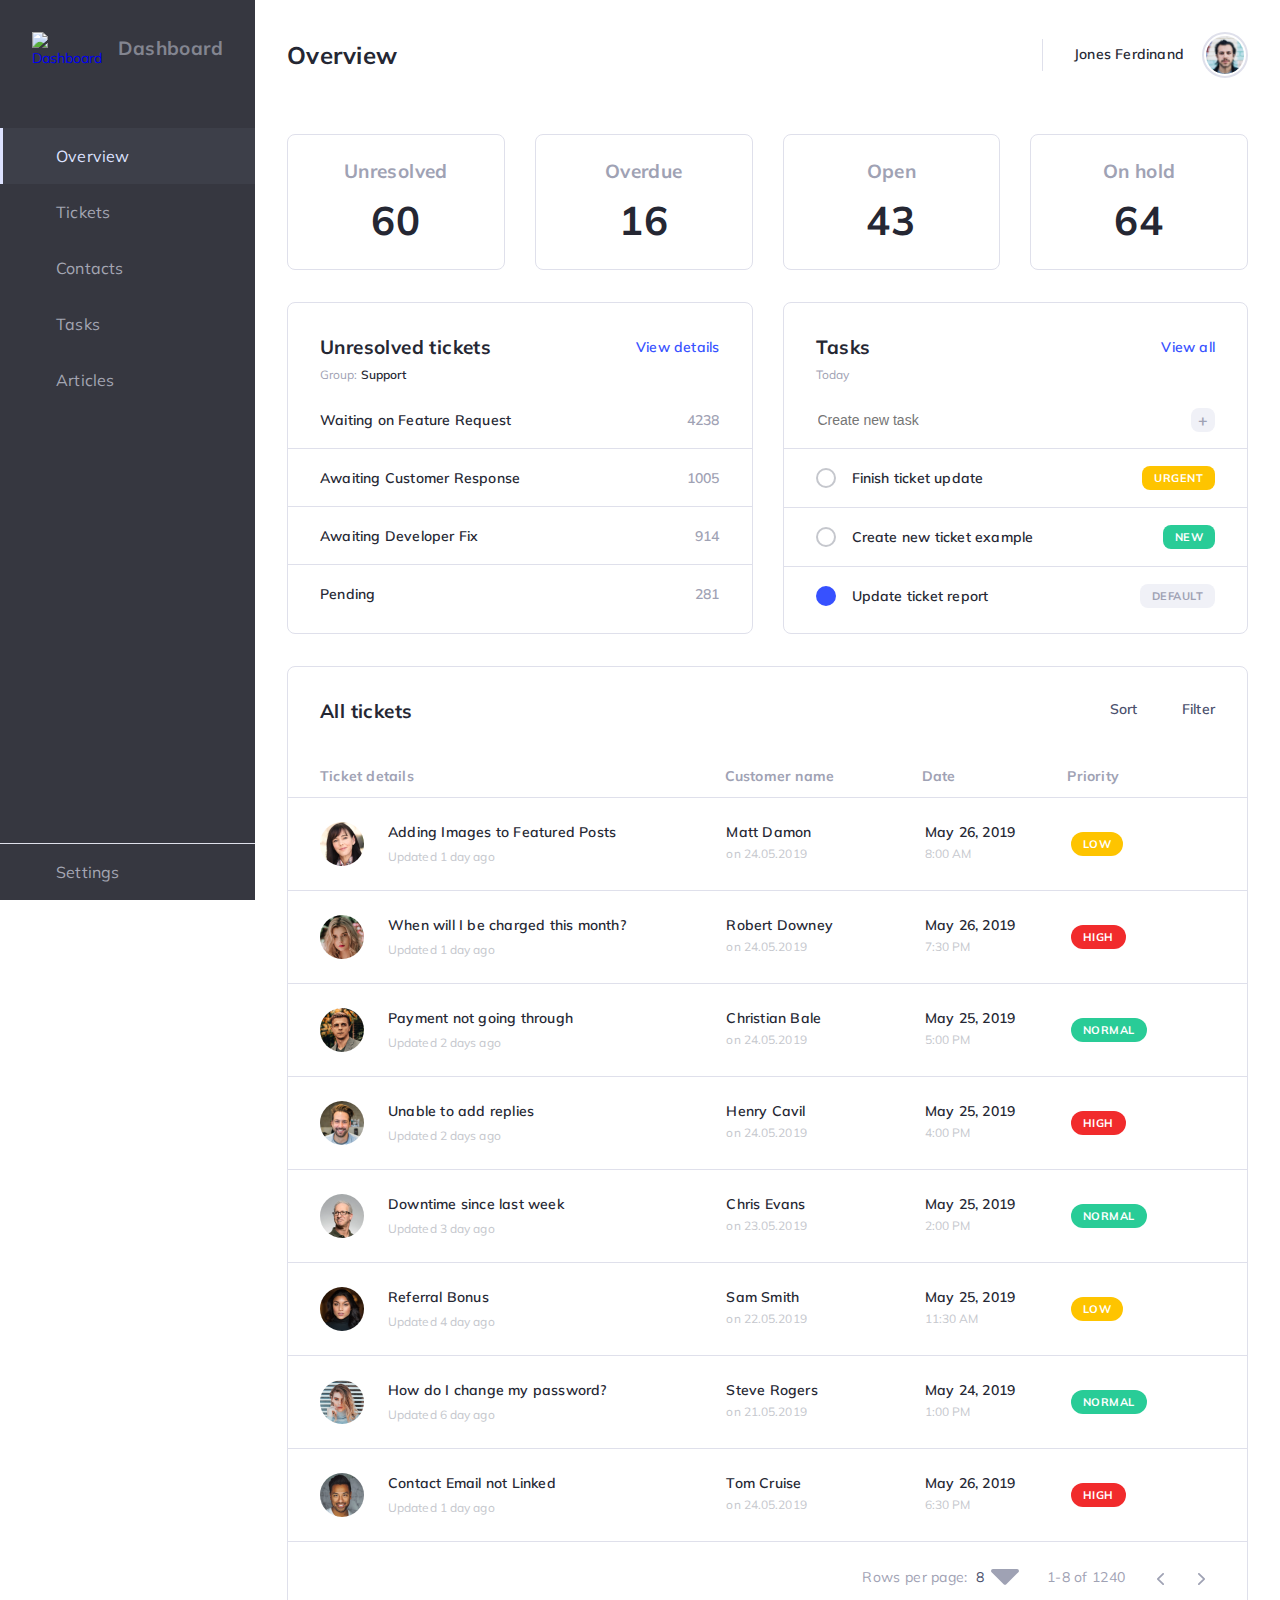
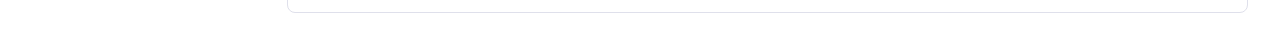
==== app/index.html @ 080794bf "finalized all-tickets & small fixs" ====
<!doctype html>
<html lang="en">
<head>
    <meta charset="UTF-8">
    <meta name="viewport"
          content="width=device-width, user-scalable=no, initial-scale=1.0, maximum-scale=1.0, minimum-scale=1.0">
    <meta http-equiv="X-UA-Compatible" content="ie=edge">
    <title>Document</title>
    <link rel="stylesheet" href="css/styles.min.css">
    <link href="https://fonts.googleapis.com/css2?family=Mulish:wght@400;600;700&display=swap" rel="stylesheet">
    <script defer src="js/scripts.min.js"></script>
</head>
<body class="page">
    <aside class="side-bar">
        <header class="side-bar__header">
            <div class="logo side-bar__logo">
                <a href="/" class="logo__link">
                    <img src="img/logo.svg" alt="Dashboard" class="logo__img">
                    <span class="logo__company-name">Dashboard</span>
                </a>
            </div>
        </header>
        
        <div class="navigation side-bar__navigation">
            <nav>
                <ul class="navigation__list">
                    <li class="navigation__list-item">
                        <a href="#" class="navigation__link navigation__link_active">
                            <img src="img/overview.svg" alt="" class="navigation__icon">
                            <span class="navigation__text">Overview</span>
                        </a>
                    </li>
                    <li class="navigation__list-item">
                        <a href="#" class="navigation__link">
                            <img src="img/tickets.svg" alt="" class="navigation__icon">
                            <span class="navigation__text">Tickets</span>
                        </a>
                    </li>
                    <li class="navigation__list-item">
                        <a href="#" class="navigation__link">
                            <img src="img/contacts.svg" alt="" class="navigation__icon">
                            <span class="navigation__text">Contacts</span>
                        </a>
                    </li>
                    <li class="navigation__list-item">
                        <a href="#" class="navigation__link">
                            <img src="img/agents.svg" alt="" class="navigation__icon">
                            <span class="navigation__text">Tasks</span>
                        </a>
                    </li>
                    <li class="navigation__list-item">
                        <a href="#" class="navigation__link">
                            <img src="img/articles.svg" alt="" class="navigation__icon">
                            <span class="navigation__text">Articles</span>
                        </a>
                    </li>
                </ul>
            </nav>
        </div>
        <div class="settings side-bar__settings">
            <a href="" class="settings__link">
                <img src="img/settings.svg" alt="" class="settings__icon">
                <span class="settings__text">Settings</span>
            </a>
        </div>
    </aside>

    <div class="content">
        <section class="overview">
            <header class="overview__header">
                <h1 class="overview__heading">Overview</h1>
                <div class="search overview__search">
                    <img src="img/search.svg" alt="" class="search__icon">
                </div>
                <div class="notifications overview__notifications">
                    <img src="img/notifications.svg" alt="" class="notifications__icon">
                </div>
                <div class="profile overview__profile">
                    <span class="profile__username">Jones Ferdinand</span>
                    <img src="img/m header.png" alt="" class="profile__avatar">
                </div>
            </header>
            <div class="total-stats overview__total-stats">
                <div class="total-stats__item">
                    <p class="total-stats__category">Unresolved</p>
                    <p class="total-stats__quantity">60</p>
                </div>
                <div class="total-stats__item">
                    <p class="total-stats__category">Overdue</p>
                    <p class="total-stats__quantity">16</p>
                </div>
                <div class="total-stats__item">
                    <p class="total-stats__category">Open</p>
                    <p class="total-stats__quantity">43</p>
                </div>
                <div class="total-stats__item">
                    <p class="total-stats__category">On hold</p>
                    <p class="total-stats__quantity">64</p>
                </div>
            </div>
            <div class="overview__main-content">
                <section class="unresolved-tickets overview__unresolved-tickets">
                    <header class="unresolved-tickets__header">
                        <div class="unresolved-tickets__headline">
                            <h1 class="unresolved-tickets__heading">Unresolved tickets</h1>
                            <a href="" class="unresolved-tickets__view-deatails">View details</a>
                        </div>
                        <p class="unresolved-tickets__group">Group: <b>Support</b></p>
                    </header>
                    <ul class="unresolved-tickets__list">
                        <li class="unresolved-tickets__list-item">
                            <p class="unresolved-tickets__category">Waiting on Feature Request</p>
                            <span class="unresolved-tickets__quantity">4238</span>
                        </li>
                        <li class="unresolved-tickets__list-item">
                            <p class="unresolved-tickets__category">Awaiting Customer Response</p>
                            <span class="unresolved-tickets__quantity">1005</span>
                        </li>
                        <li class="unresolved-tickets__list-item">
                            <p class="unresolved-tickets__category">Awaiting Developer Fix</p>
                            <span class="unresolved-tickets__quantity">914</span>
                        </li>
                        <li class="unresolved-tickets__list-item">
                            <p class="unresolved-tickets__category">Pending</p>
                            <span class="unresolved-tickets__quantity">281</span>
                        </li>
                    </ul>
                </section>

                <section class="tasks overview__tasks">
                    <header class="tasks__header">
                        <div class="tasks__headline">
                            <h1 class="tasks__heading">Tasks</h1>
                            <a href="" class="tasks__view-all">View all</a>
                        </div>
                        <p class="tasks__period">Today</p>
                    </header>
                    <div class="tasks__create">
                        <input type="text" placeholder="Create new task" class="tasks__create-input">
                        <div class="tasks__create-button">+</div>
                    </div>
                    <ul class="tasks__list">
                        <li class="tasks__list-item">
                            <label for="finish-ticket-update" class="tasks__label">
                                <input id="finish-ticket-update" type="checkbox" class="tasks__checkbox">
                                <p class="tasks__category">Finish ticket update</p>
                                <span class="tasks__chip tasks__chip_urgent">URGENT</span>
                            </label>
                        </li>
                        <li class="tasks__list-item">
                            <label for="create-new-ticket-example" class="tasks__label">
                                <input id="create-new-ticket-example" type="checkbox" class="tasks__checkbox">
                                <p class="tasks__category">Create new ticket example</p>
                                <span class="tasks__chip tasks__chip_new">NEW</span>
                            </label>
                        </li>
                        <li class="tasks__list-item">
                            <label for="update-ticket-report" class="tasks__label">
                                <input id="update-ticket-report" type="checkbox" class="tasks__checkbox" checked>
                                <p class="tasks__category">Update ticket report</p>
                                <span class="tasks__chip">DEFAULT</span>
                            </label>
                        </li>
                    </ul>
                </section>
            </div>
        </section>
        <section class="all-tickets">
            <header class="all-tickets__header">
                <h1 class="all-tickets__heading">All tickets</h1>
                <div class="sort all-tickets__sort">
                    <div class="sort__button">
                        <img src="img/sort.svg" alt="" class="sort__icon">
                        <span>Sort</span>
                    </div>
                </div>

                <div class="filter all-tickets__filter">
                    <div class="filter__button">
                        <img src="img/filter.svg" alt="" class="filter__icon">
                        <span>Filter</span>
                    </div>
                </div>
            </header>

            <div class="list-header all-tickets__list-header">
                <span class="list-header__ticket-details">Ticket details</span>
                <span class="list-header__customer">Customer name</span>
                <span class="list-header__date">Date</span>
                <span class="list-header__priority">Priority</span>
            </div>

            <ul class="all-tickets__list">
                <li class="ticket all-tickets__ticket">
                    <div class="ticket__ticket-details">
                        <img src="img/w 5.png" alt="" class="ticket__customer-avatar">
                        <div class="ticket__details">
                            <p class="ticket__theme">Adding Images to Featured Posts</p>
                            <span class="ticket__updated">Updated 1 day ago</span>
                        </div>   
                    </div>
                    <div class="ticket__customer">
                        <p class="ticket__customer-name">Matt Damon</p>
                        <span class="ticket__customer-date">on 24.05.2019</span>
                    </div>
                    <div class="ticket__date">
                        <p class="ticket__MDY">May 26, 2019</p>
                        <span class="ticket__time">8:00 AM</span>
                    </div>
                    <div class="ticket__priority">
                        <span class="ticket__priority-chip ticket__priority-chip_low">LOW</span>
                    </div>
                    <div class="ticket__menu">
                        <img src="img/ticket-menu.svg" alt="" class="ticket__menu-icon">
                    </div>
                </li>
                <li class="ticket all-tickets__ticket">
                    <div class="ticket__ticket-details">
                        <img src="img/w 3.png" alt="" class="ticket__customer-avatar">
                        <div class="ticket__details">
                            <p class="ticket__theme">When will I be charged this month?</p>
                            <span class="ticket__updated">Updated 1 day ago</span>
                        </div>
                    </div>
                    <div class="ticket__customer">
                        <p class="ticket__customer-name">Robert Downey</p>
                        <span class="ticket__customer-date">on 24.05.2019</span>
                    </div>
                    <div class="ticket__date">
                        <p class="ticket__MDY">May 26, 2019</p>
                        <span class="ticket__time">7:30 PM</span>
                    </div>
                    <div class="ticket__priority">
                        <span class="ticket__priority-chip ticket__priority-chip_high">HIGH</span>
                    </div>
                    <div class="ticket__menu">
                        <img src="img/ticket-menu.svg" alt="" class="ticket__menu-icon">
                    </div>
                </li>
                <li class="ticket all-tickets__ticket">
                    <div class="ticket__ticket-details">
                        <img src="img/m 7.png" alt="" class="ticket__customer-avatar">
                        <div class="ticket__details">
                            <p class="ticket__theme">Payment not going through</p>
                            <span class="ticket__updated">Updated 2 days ago</span>
                        </div>
                    </div>
                    <div class="ticket__customer">
                        <p class="ticket__customer-name">Christian Bale</p>
                        <span class="ticket__customer-date">on 24.05.2019</span>
                    </div>
                    <div class="ticket__date">
                        <p class="ticket__MDY">May 25, 2019</p>
                        <span class="ticket__time">5:00 PM</span>
                    </div>
                    <div class="ticket__priority">
                        <span class="ticket__priority-chip">NORMAL</span>
                    </div>
                    <div class="ticket__menu">
                        <img src="img/ticket-menu.svg" alt="" class="ticket__menu-icon">
                    </div>
                </li>
                <li class="ticket all-tickets__ticket">
                    <div class="ticket__ticket-details">
                        <img src="img/m 6.png" alt="" class="ticket__customer-avatar">
                        <div class="ticket__details">
                            <p class="ticket__theme">Unable to add replies</p>
                            <span class="ticket__updated">Updated 2 days ago</span>
                        </div>
                    </div>
                    <div class="ticket__customer">
                        <p class="ticket__customer-name">Henry Cavil</p>
                        <span class="ticket__customer-date">on 24.05.2019</span>
                    </div>
                    <div class="ticket__date">
                        <p class="ticket__MDY">May 25, 2019</p>
                        <span class="ticket__time">4:00 PM</span>
                    </div>
                    <div class="ticket__priority">
                        <span class="ticket__priority-chip ticket__priority-chip_high">HIGH</span>
                    </div>
                    <div class="ticket__menu">
                        <img src="img/ticket-menu.svg" alt="" class="ticket__menu-icon">
                    </div>
                </li>
                <li class="ticket all-tickets__ticket">
                    <div class="ticket__ticket-details">
                        <img src="img/m 4.png" alt="" class="ticket__customer-avatar">
                        <div class="ticket__details">
                            <p class="ticket__theme">Downtime since last week</p>
                            <span class="ticket__updated">Updated 3 day ago</span>
                        </div>
                    </div>
                    <div class="ticket__customer">
                        <p class="ticket__customer-name">Chris Evans</p>
                        <span class="ticket__customer-date">on 23.05.2019</span>
                    </div>
                    <div class="ticket__date">
                        <p class="ticket__MDY">May 25, 2019</p>
                        <span class="ticket__time">2:00 PM</span>
                    </div>
                    <div class="ticket__priority">
                        <span class="ticket__priority-chip">NORMAL</span>
                    </div>
                    <div class="ticket__menu">
                        <img src="img/ticket-menu.svg" alt="" class="ticket__menu-icon">
                    </div>
                </li>
                <li class="ticket all-tickets__ticket">
                    <div class="ticket__ticket-details">
                        <img src="img/w 6.png" alt="" class="ticket__customer-avatar">
                        <div class="ticket__details">
                            <p class="ticket__theme">Referral Bonus</p>
                            <span class="ticket__updated">Updated 4 day ago</span>
                        </div>
                    </div>
                    <div class="ticket__customer">
                        <p class="ticket__customer-name">Sam Smith</p>
                        <span class="ticket__customer-date">on 22.05.2019</span>
                    </div>
                    <div class="ticket__date">
                        <p class="ticket__MDY">May 25, 2019</p>
                        <span class="ticket__time">11:30 AM</span>
                    </div>
                    <div class="ticket__priority">
                        <span class="ticket__priority-chip ticket__priority-chip_low">LOW</span>
                    </div>
                    <div class="ticket__menu">
                        <img src="img/ticket-menu.svg" alt="" class="ticket__menu-icon">
                    </div>
                </li>
                <li class="ticket all-tickets__ticket">
                    <div class="ticket__ticket-details">
                        <img src="img/w 7.png" alt="" class="ticket__customer-avatar">
                        <div class="ticket__details">
                            <p class="ticket__theme">How do I change my password?</p>
                            <span class="ticket__updated">Updated 6 day ago</span>
                        </div>
                    </div>
                    <div class="ticket__customer">
                        <p class="ticket__customer-name">Steve Rogers</p>
                        <span class="ticket__customer-date">on 21.05.2019</span>
                    </div>
                    <div class="ticket__date">
                        <p class="ticket__MDY">May 24, 2019</p>
                        <span class="ticket__time">1:00 PM</span>
                    </div>
                    <div class="ticket__priority">
                        <span class="ticket__priority-chip">NORMAL</span>
                    </div>
                    <div class="ticket__menu">
                        <img src="img/ticket-menu.svg" alt="" class="ticket__menu-icon">
                    </div>
                </li>
                <li class="ticket all-tickets__ticket">
                    <div class="ticket__ticket-details">
                        <img src="img/m 5.png" alt="" class="ticket__customer-avatar">
                        <div class="ticket__details">
                            <p class="ticket__theme">Contact Email not Linked</p>
                            <span class="ticket__updated">Updated 1 day ago</span>
                        </div>
                    </div>
                    <div class="ticket__customer">
                        <p class="ticket__customer-name">Tom Cruise</p>
                        <span class="ticket__customer-date">on 24.05.2019</span>
                    </div>
                    <div class="ticket__date">
                        <p class="ticket__MDY">May 26, 2019</p>
                        <span class="ticket__time">6:30 PM</span>
                    </div>
                    <div class="ticket__priority">
                        <span class="ticket__priority-chip ticket__priority-chip_high">HIGH</span>
                    </div>
                    <div class="ticket__menu">
                        <img src="img/ticket-menu.svg" alt="" class="ticket__menu-icon">
                    </div>
                </li>
            </ul>
            <div class="all-tickets__navigation">
                <div class="all-tickets__rows-per-page">
                    <div class="all-tickets__rows-per-page-text">Rows per page: </div>
                    <div class="all-tickets__rows-per-page-button">
                        <div class="all-tickets__rows-per-page-value">8</div>
                        <img src="img/arrow-down.svg" class="all-tickets__rows-per-page-icon">
                    </div>
                </div>
                <div class="all-tickets__tickets-counter">
                    <span>1-8 of 1240</span>
                </div>
                <div class="all-tickets__nav-arrows">
                    <img src="img/arrow-left.svg" class="all-tickets__nav-arrow all-tickets__nav-arrow_prev">
                    <img src="img/arrow-right.svg" class="all-tickets__nav-arrow all-tickets__nav-arrow_next">
                </div>
            </div>
        </section>
    </div>
</body>
</html>
---- app/css/styles.min.css ----
a,abbr,acronym,address,applet,article,aside,audio,b,big,blockquote,body,canvas,caption,center,cite,code,dd,del,details,dfn,div,dl,dt,em,embed,fieldset,figcaption,figure,footer,form,h1,h2,h3,h4,h5,h6,header,hgroup,html,i,iframe,img,ins,kbd,label,legend,li,mark,menu,nav,object,ol,output,p,pre,q,ruby,s,samp,section,small,span,strike,strong,sub,summary,sup,table,tbody,td,tfoot,th,thead,time,tr,tt,u,ul,var,video{margin:0;padding:0;border:0;font-size:100%;font:inherit;vertical-align:baseline}:focus{outline:0}article,aside,details,figcaption,figure,footer,header,hgroup,menu,nav,section{display:block}body{line-height:1}ol,ul{list-style:none}blockquote,q{quotes:none}blockquote:after,blockquote:before,q:after,q:before{content:"";content:none}table{border-collapse:collapse;border-spacing:0}input[type=search]::-webkit-search-cancel-button,input[type=search]::-webkit-search-decoration,input[type=search]::-webkit-search-results-button,input[type=search]::-webkit-search-results-decoration{-webkit-appearance:none;-moz-appearance:none}input[type=search]{-webkit-appearance:none;-moz-appearance:none;-webkit-box-sizing:content-box;box-sizing:content-box}textarea{overflow:auto;vertical-align:top;resize:vertical}audio,canvas,video{display:inline-block;max-width:100%}audio:not([controls]){display:none;height:0}[hidden]{display:none}html{font-size:100%;-webkit-text-size-adjust:100%;-ms-text-size-adjust:100%}a:focus{outline:thin dotted}a:active,a:hover{outline:0}img{border:0;-ms-interpolation-mode:bicubic}figure{margin:0}form{margin:0}fieldset{border:1px solid silver;margin:0 2px;padding:.35em .625em .75em}legend{border:0;padding:0;white-space:normal}button,input,select,textarea{font-size:100%;margin:0;vertical-align:baseline}button,input{line-height:normal}button,select{text-transform:none}button,html input[type=button],input[type=reset],input[type=submit]{-webkit-appearance:button;cursor:pointer}button[disabled],html input[disabled]{cursor:default}input[type=checkbox],input[type=radio]{-webkit-box-sizing:border-box;box-sizing:border-box;padding:0}input[type=search]{-webkit-appearance:textfield;-webkit-box-sizing:content-box;box-sizing:content-box}input[type=search]::-webkit-search-cancel-button,input[type=search]::-webkit-search-decoration{-webkit-appearance:none}button::-moz-focus-inner,input::-moz-focus-inner{border:0;padding:0}textarea{overflow:auto;vertical-align:top}table{border-collapse:collapse;border-spacing:0}button,html,input,select,textarea{color:#222}::-moz-selection{background:#b3d4fc;text-shadow:none}::selection{background:#b3d4fc;text-shadow:none}img{vertical-align:middle}fieldset{border:0;margin:0;padding:0}textarea{resize:vertical}.chromeframe{margin:.2em 0;background:#ccc;color:#000;padding:.2em 0}*,::after,::before{-webkit-box-sizing:border-box;box-sizing:border-box}body{position:relative;overflow-x:hidden;min-width:320px;font-family:Mulish,sans-serif;font-size:14px;line-height:20px;color:#252733}.page{display:-webkit-box;display:-ms-flexbox;display:flex}.logo{display:-webkit-box;display:-ms-flexbox;display:flex;-ms-flex-item-align:center;-ms-grid-row-align:center;align-self:center;height:32px}.logo__link{display:-webkit-box;display:-ms-flexbox;display:flex;height:inherit;text-decoration:none}.logo__img{height:inherit;width:auto}.logo__company-name{margin-left:12px;font-family:Mulish,sans-serif;font-style:normal;font-weight:700;font-size:19px;line-height:32px;letter-spacing:.4px;color:#a4a6b3;opacity:.7}.side-bar{display:-webkit-box;display:-ms-flexbox;display:flex;position:fixed;height:100vh;width:255px;-webkit-box-orient:vertical;-webkit-box-direction:normal;-ms-flex-direction:column;flex-direction:column;background-color:#363740}.side-bar__header{padding:32px}.side-bar__navigation{margin-top:32px}.side-bar__settings{margin-top:auto}.navigation__list-item{display:-webkit-box;display:-ms-flexbox;display:flex;-webkit-box-align:center;-ms-flex-align:center;align-items:center;height:56px}.navigation__link{display:-webkit-box;display:-ms-flexbox;display:flex;padding:0 32px;-webkit-box-flex:1;-ms-flex:1 0 auto;flex:1 0 auto;height:inherit;font-size:16px;letter-spacing:.2px;line-height:20px;text-decoration:none;color:#a4a6b3}.navigation__link:hover{background-color:rgba(159,162,180,.05)}.navigation__link_active{padding-left:29px;border-left:3px solid #dde2ff;color:#dde2ff;background-color:rgba(159,162,180,.08)}.navigation__link_active:hover{cursor:default;background-color:rgba(159,162,180,.08)}.navigation__icon svg path{fill:#f0f}.navigation__text{display:-webkit-box;display:-ms-flexbox;display:flex;-webkit-box-align:center;-ms-flex-align:center;align-items:center;margin-left:24px}.settings{border-top:1px solid #dfe0eb}.settings__link{display:-webkit-box;display:-ms-flexbox;display:flex;padding:0 32px;-webkit-box-flex:1;-ms-flex:1 0 auto;flex:1 0 auto;height:56px;font-size:16px;letter-spacing:.2px;line-height:20px;text-decoration:none;color:#a4a6b3}.settings__link:hover{background-color:rgba(159,162,180,.05)}.settings__text{display:-webkit-box;display:-ms-flexbox;display:flex;-webkit-box-align:center;-ms-flex-align:center;align-items:center;margin-left:24px}.content{display:-webkit-box;display:-ms-flexbox;display:flex;-webkit-box-orient:vertical;-webkit-box-direction:normal;-ms-flex-direction:column;flex-direction:column;width:100%;padding:32px;margin-left:255px}.overview{display:-webkit-box;display:-ms-flexbox;display:flex;-webkit-box-orient:vertical;-webkit-box-direction:normal;-ms-flex-direction:column;flex-direction:column}.overview__header{display:-webkit-box;display:-ms-flexbox;display:flex;-webkit-box-align:center;-ms-flex-align:center;align-items:center}.overview__heading{margin-right:auto;font-weight:700;font-size:24px;line-height:30px;letter-spacing:.3px}.overview__search{margin-left:32px}.overview__notifications{margin-left:28px}.overview__profile{margin-left:28px}.overview__total-stats{margin-top:56px}.overview__main-content{display:-webkit-box;display:-ms-flexbox;display:flex;-webkit-box-orient:horizontal;-webkit-box-direction:normal;-ms-flex-direction:row;flex-direction:row;margin-top:32px}.overview__unresolved-tickets{display:-webkit-box;display:-ms-flexbox;display:flex;-webkit-box-flex:1;-ms-flex:1 0 320px;flex:1 0 320px;margin-right:15px}.overview__tasks{display:-webkit-box;display:-ms-flexbox;display:flex;-webkit-box-flex:1;-ms-flex:1 0 320px;flex:1 0 320px;margin-left:15px}.notifications__icon{height:16px;width:16px;cursor:pointer}.search__icon{height:15px;width:15px;cursor:pointer}.profile{position:relative;padding-left:32px}.profile::before{content:"";position:absolute;top:7px;left:0;height:32px;border-left:1px solid #dfe0eb}.profile__username{font-weight:600;font-size:14px;line-height:20px;letter-spacing:.2px}.profile__avatar{height:46px;width:46px;margin-left:14px;padding:2px;border-radius:50%;border:2px solid #dfe0eb}.total-stats{display:-webkit-box;display:-ms-flexbox;display:flex;-webkit-box-pack:justify;-ms-flex-pack:justify;justify-content:space-between}.total-stats__item{display:-webkit-box;display:-ms-flexbox;display:flex;-webkit-box-flex:1;-ms-flex:1 0 200px;flex:1 0 200px;-webkit-box-orient:vertical;-webkit-box-direction:normal;-ms-flex-direction:column;flex-direction:column;-webkit-box-align:center;-ms-flex-align:center;align-items:center;margin:0 15px;padding:24px 32px;border:1px solid #dfe0eb;border-radius:8px;-webkit-transition:all ease-in-out .2s;-o-transition:all ease-in-out .2s;transition:all ease-in-out .2s;cursor:pointer}.total-stats__item:first-child{margin-left:0}.total-stats__item:last-child{margin-right:0}.total-stats__item:hover{border:1px solid #3751ff;color:#3751ff}.total-stats__item:hover .total-stats__category{color:#3751ff}.total-stats__category{margin-bottom:12px;font-weight:700;font-size:19px;line-height:24px;text-align:center;letter-spacing:.4px;color:#9fa2b4;-webkit-transition:all ease-in-out .2s;-o-transition:all ease-in-out .2s;transition:all ease-in-out .2s}.total-stats__quantity{font-weight:700;font-size:40px;line-height:50px;text-align:center;letter-spacing:1px}.unresolved-tickets{display:-webkit-box;display:-ms-flexbox;display:flex;-webkit-box-orient:vertical;-webkit-box-direction:normal;-ms-flex-direction:column;flex-direction:column;border:1px solid #dfe0eb;border-radius:8px}.unresolved-tickets__header{display:-webkit-box;display:-ms-flexbox;display:flex;-webkit-box-orient:vertical;-webkit-box-direction:normal;-ms-flex-direction:column;flex-direction:column;margin-bottom:8px;padding:32px;padding-bottom:0}.unresolved-tickets__headline{display:-webkit-box;display:-ms-flexbox;display:flex;-webkit-box-orient:horizontal;-webkit-box-direction:normal;-ms-flex-direction:row;flex-direction:row;-webkit-box-align:center;-ms-flex-align:center;align-items:center;margin-bottom:8px}.unresolved-tickets__heading{font-weight:700;font-size:19px;line-height:24px;letter-spacing:.4px}.unresolved-tickets__view-deatails{margin-left:auto;font-weight:600;font-size:14px;line-height:20px;text-align:right;letter-spacing:.2px;color:#3751ff;text-decoration:none}.unresolved-tickets__group{font-size:12px;line-height:16px;letter-spacing:.1px;color:#9fa2b4}.unresolved-tickets__group b{font-weight:600;color:#252733}.unresolved-tickets__list{padding-bottom:8px}.unresolved-tickets__list-item{display:-webkit-box;display:-ms-flexbox;display:flex;-webkit-box-align:center;-ms-flex-align:center;align-items:center;height:58px;padding:0 32px;border-bottom:1px solid #dfe0eb;cursor:pointer}.unresolved-tickets__list-item:last-child{border-bottom:none}.unresolved-tickets__list-item:hover{background-color:rgba(55,81,255,.08)}.unresolved-tickets__category{font-weight:600;font-size:14px;line-height:20px;letter-spacing:.2px}.unresolved-tickets__quantity{margin-left:auto;font-weight:600;font-size:14px;line-height:20px;letter-spacing:.2px;color:#9fa2b4}.tasks{display:-webkit-box;display:-ms-flexbox;display:flex;-webkit-box-orient:vertical;-webkit-box-direction:normal;-ms-flex-direction:column;flex-direction:column;border:1px solid #dfe0eb;border-radius:8px}.tasks__header{display:-webkit-box;display:-ms-flexbox;display:flex;-webkit-box-orient:vertical;-webkit-box-direction:normal;-ms-flex-direction:column;flex-direction:column;margin-bottom:8px;padding:32px;padding-bottom:0}.tasks__headline{display:-webkit-box;display:-ms-flexbox;display:flex;-webkit-box-orient:horizontal;-webkit-box-direction:normal;-ms-flex-direction:row;flex-direction:row;-webkit-box-align:center;-ms-flex-align:center;align-items:center;margin-bottom:8px}.tasks__heading{font-weight:700;font-size:19px;line-height:24px;letter-spacing:.4px}.tasks__view-all{margin-left:auto;font-weight:600;font-size:14px;line-height:20px;text-align:right;letter-spacing:.2px;color:#3751ff;text-decoration:none}.tasks__period{font-size:12px;line-height:16px;letter-spacing:.1px;color:#9fa2b4}.tasks__create{display:-webkit-box;display:-ms-flexbox;display:flex;padding:0 32px;-webkit-box-align:center;-ms-flex-align:center;align-items:center;height:58px;border-bottom:1px solid #dfe0eb}.tasks__create-input{width:300px;border:none}.tasks__create-button{display:-webkit-box;display:-ms-flexbox;display:flex;-webkit-box-align:center;-ms-flex-align:center;align-items:center;-webkit-box-pack:center;-ms-flex-pack:center;justify-content:center;height:24px;width:24px;margin-left:auto;border-radius:8px;font-size:16px;font-weight:700;color:#9fa2b4;background-color:#f0f1f7;cursor:pointer}.tasks__list{padding-bottom:8px}.tasks__list-item{border-bottom:1px solid #dfe0eb}.tasks__list-item:last-child{border-bottom:none}.tasks__label{display:-webkit-box;display:-ms-flexbox;display:flex;-webkit-box-align:center;-ms-flex-align:center;align-items:center;height:58px;padding:0 32px;cursor:pointer}.tasks__label:hover{background-color:rgba(55,81,255,.08)}.tasks__checkbox{position:absolute;z-index:-1;opacity:0}.tasks__checkbox:checked+.tasks__category::before{border-color:#3751ff;background-color:#3751ff;background-image:url(/img/check.svg)}.tasks__category{font-weight:600;font-size:14px;line-height:20px;letter-spacing:.2px}.tasks__category::before{content:'';display:inline-block;vertical-align:bottom;width:20px;height:20px;border:2px solid #c5c7cd;border-radius:50%;margin-right:16px;background-repeat:no-repeat;background-position:center center;background-size:75% 75%}.tasks__chip{margin-left:auto;padding:5px 12px;border-radius:8px;font-weight:700;font-size:11px;line-height:14px;letter-spacing:.5px;text-transform:uppercase;color:#9fa2b4;background-color:#f0f1f7}.tasks__chip_urgent{color:#fff;background-color:#fec400}.tasks__chip_new{color:#fff;background-color:#29cc97}.all-tickets{display:-webkit-box;display:-ms-flexbox;display:flex;-webkit-box-orient:vertical;-webkit-box-direction:normal;-ms-flex-direction:column;flex-direction:column;margin-top:32px;border:1px solid #dfe0eb;border-radius:8px}.all-tickets__header{display:-webkit-box;display:-ms-flexbox;display:flex;font-display:row;padding:32px 32px 0 32px}.all-tickets__heading{margin-right:auto;font-weight:700;font-size:19px;line-height:24px;letter-spacing:.4px}.all-tickets__sort{margin-left:32px}.all-tickets__filter{margin-left:32px}.all-tickets__list-header{margin-top:32px}.all-tickets__navigation{display:-webkit-box;display:-ms-flexbox;display:flex;-webkit-box-align:center;-ms-flex-align:center;align-items:center;-webkit-box-pack:end;-ms-flex-pack:end;justify-content:flex-end;height:70px;padding:0 42px}.all-tickets__rows-per-page{display:-webkit-box;display:-ms-flexbox;display:flex}.all-tickets__rows-per-page-text{margin-right:8px;font-size:14px;line-height:20px;letter-spacing:.3px;color:#9fa2b4}.all-tickets__rows-per-page-button{display:-webkit-box;display:-ms-flexbox;display:flex;cursor:pointer}.all-tickets__rows-per-page-value{margin-right:5px;font-size:14px;line-height:20px;letter-spacing:.3px;color:#4b506d}.all-tickets__tickets-counter{margin-left:50px;font-size:14px;line-height:20px;letter-spacing:.3px;color:#9fa2b4}.all-tickets__nav-arrows{margin-left:32px}.all-tickets__nav-arrow{height:12px;width:auto;cursor:pointer}.all-tickets__nav-arrow_prev{margin-right:30px}.sort__button{font-weight:600;font-size:14px;line-height:20px;letter-spacing:.2px;color:#4b506d;cursor:pointer}.sort__button:hover{color:#3751ff}.sort__icon{height:12px;width:auto;margin-right:8px}.filter__button{font-weight:600;font-size:14px;line-height:20px;letter-spacing:.2px;color:#4b506d;cursor:pointer}.filter__button:hover{color:#3751ff}.filter__icon{height:12px;width:auto;margin-right:8px}.list-header{display:-webkit-box;display:-ms-flexbox;display:flex;padding:12px 32px;border-bottom:1px solid #dfe0eb;font-weight:700;font-size:14px;line-height:18px;letter-spacing:.2px;color:#9fa2b4}.list-header__ticket-details{display:-webkit-box;display:-ms-flexbox;display:flex;-webkit-box-flex:4;-ms-flex:4 1 350px;flex:4 1 350px;margin-right:40px}.list-header__customer{display:-webkit-box;display:-ms-flexbox;display:flex;-webkit-box-flex:2;-ms-flex:2 1 150px;flex:2 1 150px;margin-right:40px}.list-header__date{display:-webkit-box;display:-ms-flexbox;display:flex;-webkit-box-flex:1.5;-ms-flex:1.5 1 100px;flex:1.5 1 100px;margin-right:40px}.list-header__priority{display:-webkit-box;display:-ms-flexbox;display:flex;-webkit-box-flex:1;-ms-flex:1 1 80px;flex:1 1 80px;margin-right:64px}.ticket{display:-webkit-box;display:-ms-flexbox;display:flex;padding:24px 32px;border-bottom:1px solid #dfe0eb;cursor:pointer}.ticket:hover{background-color:rgba(55,81,255,.08)}.ticket__ticket-details{display:-webkit-box;display:-ms-flexbox;display:flex;-webkit-box-flex:4;-ms-flex:4 1 350px;flex:4 1 350px;margin-right:40px}.ticket__customer{display:-webkit-box;display:-ms-flexbox;display:flex;-webkit-box-orient:vertical;-webkit-box-direction:normal;-ms-flex-direction:column;flex-direction:column;-webkit-box-flex:2;-ms-flex:2 1 150px;flex:2 1 150px;margin-right:40px}.ticket__date{display:-webkit-box;display:-ms-flexbox;display:flex;-webkit-box-orient:vertical;-webkit-box-direction:normal;-ms-flex-direction:column;flex-direction:column;-webkit-box-flex:1.5;-ms-flex:1.5 1 100px;flex:1.5 1 100px;margin-right:40px}.ticket__priority{display:-webkit-box;display:-ms-flexbox;display:flex;-webkit-box-flex:1;-ms-flex:1 1 80px;flex:1 1 80px;-webkit-box-align:center;-ms-flex-align:center;align-items:center;margin-right:40px}.ticket__menu{display:-webkit-box;display:-ms-flexbox;display:flex;-webkit-box-align:center;-ms-flex-align:center;align-items:center;padding:0 10px}.ticket__customer-avatar{height:44px;width:44px;margin-right:24px;border-radius:50%}.ticket__theme{margin-bottom:4px;font-weight:600;font-size:14px;line-height:20px;letter-spacing:.2px}.ticket__updated{font-size:12px;line-height:16px;letter-spacing:.1px;color:#c5c7cd}.ticket__customer-name{margin-bottom:4px;font-weight:600;font-size:14px;line-height:20px;letter-spacing:.2px}.ticket__customer-date{font-size:12px;line-height:16px;letter-spacing:.1px;color:#c5c7cd}.ticket__MDY{margin-bottom:4px;font-weight:600;font-size:14px;line-height:20px;letter-spacing:.2px}.ticket__time{font-size:12px;line-height:16px;letter-spacing:.1px;color:#c5c7cd}.ticket__priority-chip{display:-webkit-box;display:-ms-flexbox;display:flex;-webkit-box-align:center;-ms-flex-align:center;align-items:center;text-align:center;padding:5px 12px;border-radius:100px;font-weight:700;font-size:11px;line-height:14px;letter-spacing:.5px;text-transform:uppercase;color:#fff;background-color:#29cc97}.ticket__priority-chip_high{background-color:#f12b2c}.ticket__priority-chip_low{background-color:#fec400}
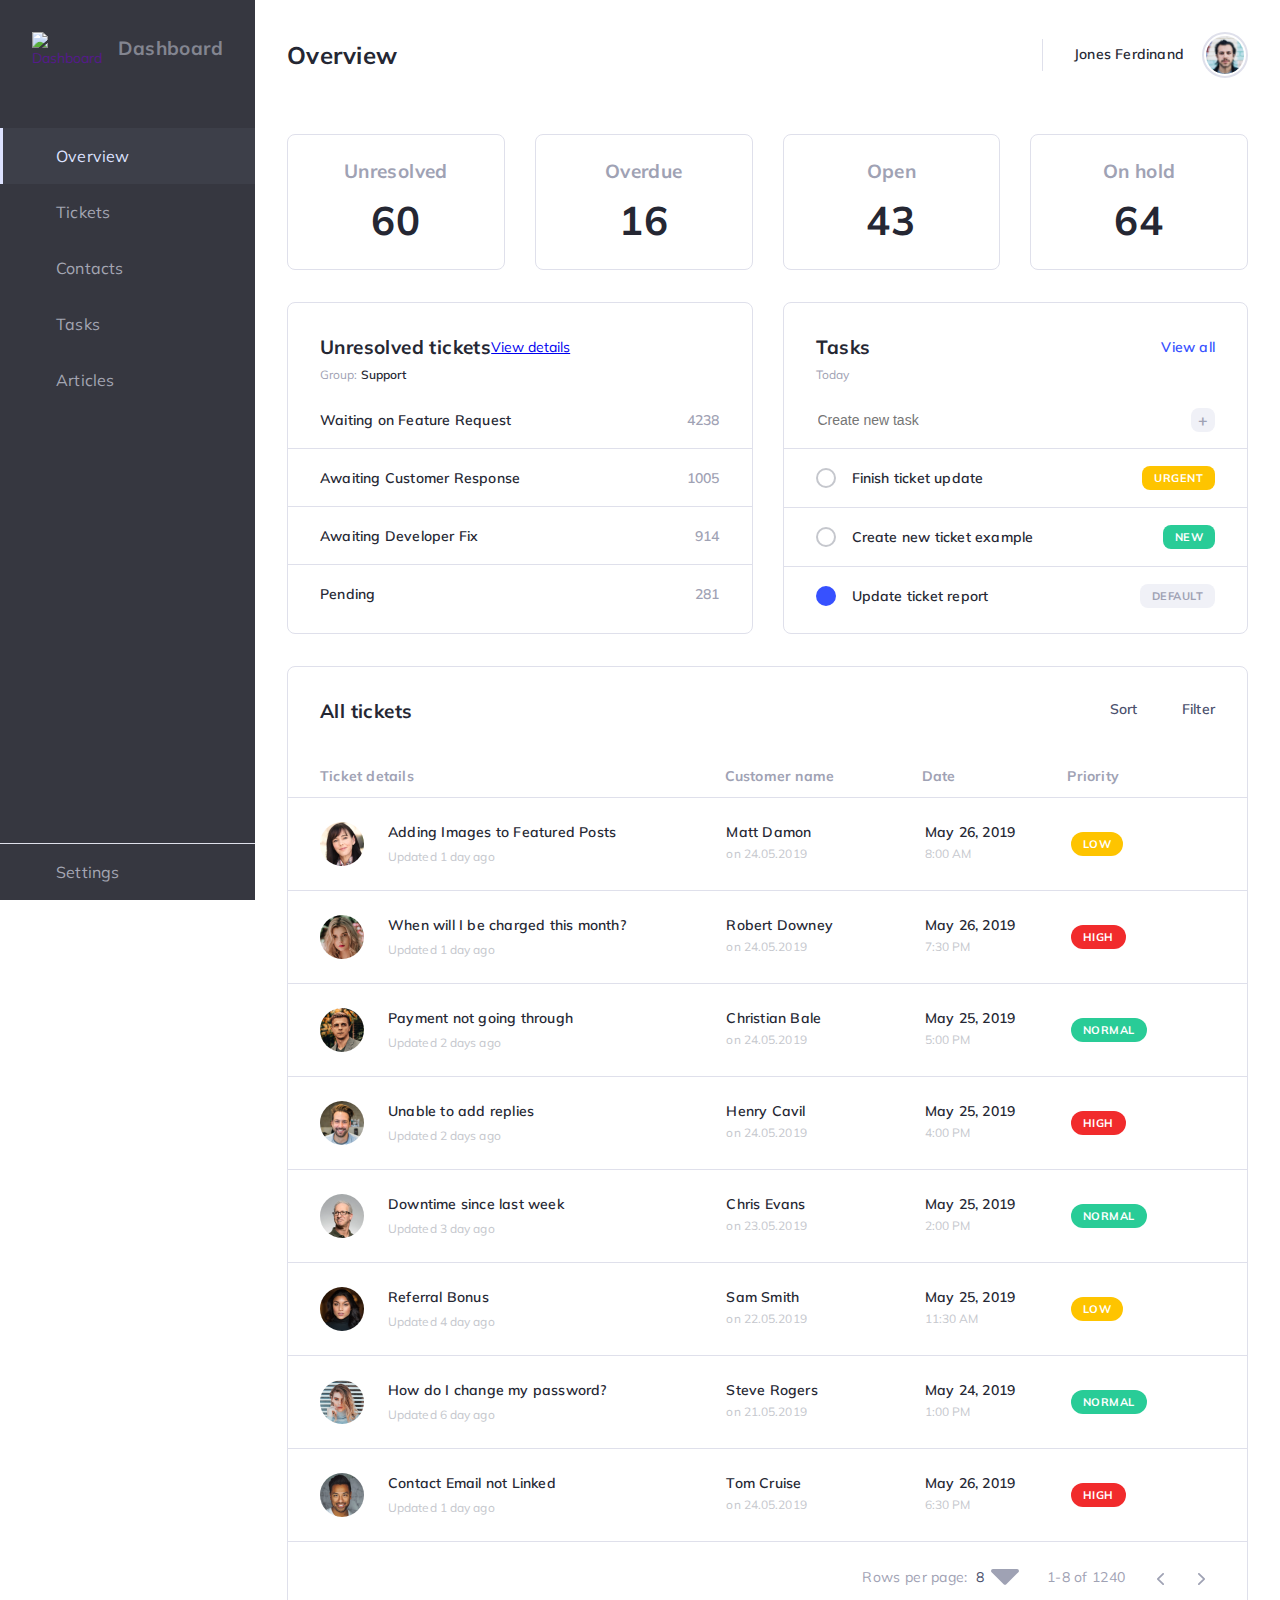
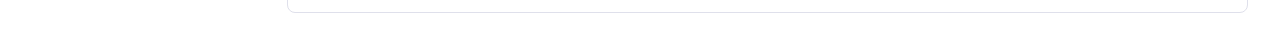
==== commit 35b64b23: "add favicon" ====
--- a/app/index.html
+++ b/app/index.html
@@ -4,8 +4,9 @@
     <meta charset="UTF-8">
     <meta name="viewport"
           content="width=device-width, user-scalable=no, initial-scale=1.0, maximum-scale=1.0, minimum-scale=1.0">
+    <link rel="icon" href="img/logo.svg">
     <meta http-equiv="X-UA-Compatible" content="ie=edge">
-    <title>Document</title>
+    <title>Dashboard</title>
     <link rel="stylesheet" href="css/styles.min.css">
     <link href="https://fonts.googleapis.com/css2?family=Mulish:wght@400;600;700&display=swap" rel="stylesheet">
     <script defer src="js/scripts.min.js"></script>
@@ -14,7 +15,7 @@
     <aside class="side-bar">
         <header class="side-bar__header">
             <div class="logo side-bar__logo">
-                <a href="/" class="logo__link">
+                <a href="" class="logo__link">
                     <img src="img/logo.svg" alt="Dashboard" class="logo__img">
                     <span class="logo__company-name">Dashboard</span>
                 </a>
@@ -58,7 +59,7 @@
             </nav>
         </div>
         <div class="settings side-bar__settings">
-            <a href="" class="settings__link">
+            <a href="#" class="settings__link">
                 <img src="img/settings.svg" alt="" class="settings__icon">
                 <span class="settings__text">Settings</span>
             </a>
@@ -103,7 +104,7 @@
                     <header class="unresolved-tickets__header">
                         <div class="unresolved-tickets__headline">
                             <h1 class="unresolved-tickets__heading">Unresolved tickets</h1>
-                            <a href="" class="unresolved-tickets__view-deatails">View details</a>
+                            <a href="#" class="unresolved-tickets__view-details">View details</a>
                         </div>
                         <p class="unresolved-tickets__group">Group: <b>Support</b></p>
                     </header>
@@ -131,33 +132,35 @@
                     <header class="tasks__header">
                         <div class="tasks__headline">
                             <h1 class="tasks__heading">Tasks</h1>
-                            <a href="" class="tasks__view-all">View all</a>
+                            <a href="#" class="tasks__view-all">View all</a>
                         </div>
                         <p class="tasks__period">Today</p>
                     </header>
                     <div class="tasks__create">
-                        <input type="text" placeholder="Create new task" class="tasks__create-input">
+                        <label>
+                            <input type="text" placeholder="Create new task" class="tasks__create-input">
+                        </label>
                         <div class="tasks__create-button">+</div>
                     </div>
                     <ul class="tasks__list">
                         <li class="tasks__list-item">
                             <label for="finish-ticket-update" class="tasks__label">
                                 <input id="finish-ticket-update" type="checkbox" class="tasks__checkbox">
-                                <p class="tasks__category">Finish ticket update</p>
+                                <span class="tasks__category">Finish ticket update</span>
                                 <span class="tasks__chip tasks__chip_urgent">URGENT</span>
                             </label>
                         </li>
                         <li class="tasks__list-item">
                             <label for="create-new-ticket-example" class="tasks__label">
                                 <input id="create-new-ticket-example" type="checkbox" class="tasks__checkbox">
-                                <p class="tasks__category">Create new ticket example</p>
+                                <span class="tasks__category">Create new ticket example</span>
                                 <span class="tasks__chip tasks__chip_new">NEW</span>
                             </label>
                         </li>
                         <li class="tasks__list-item">
                             <label for="update-ticket-report" class="tasks__label">
                                 <input id="update-ticket-report" type="checkbox" class="tasks__checkbox" checked>
-                                <p class="tasks__category">Update ticket report</p>
+                                <span class="tasks__category">Update ticket report</span>
                                 <span class="tasks__chip">DEFAULT</span>
                             </label>
                         </li>
@@ -381,15 +384,15 @@
                     <div class="all-tickets__rows-per-page-text">Rows per page: </div>
                     <div class="all-tickets__rows-per-page-button">
                         <div class="all-tickets__rows-per-page-value">8</div>
-                        <img src="img/arrow-down.svg" class="all-tickets__rows-per-page-icon">
+                        <img src="img/arrow-down.svg" alt="" class="all-tickets__rows-per-page-icon">
                     </div>
                 </div>
                 <div class="all-tickets__tickets-counter">
                     <span>1-8 of 1240</span>
                 </div>
                 <div class="all-tickets__nav-arrows">
-                    <img src="img/arrow-left.svg" class="all-tickets__nav-arrow all-tickets__nav-arrow_prev">
-                    <img src="img/arrow-right.svg" class="all-tickets__nav-arrow all-tickets__nav-arrow_next">
+                    <img src="img/arrow-left.svg" alt="previous" class="all-tickets__nav-arrow all-tickets__nav-arrow_prev">
+                    <img src="img/arrow-right.svg" alt="next" class="all-tickets__nav-arrow all-tickets__nav-arrow_next">
                 </div>
             </div>
         </section>
